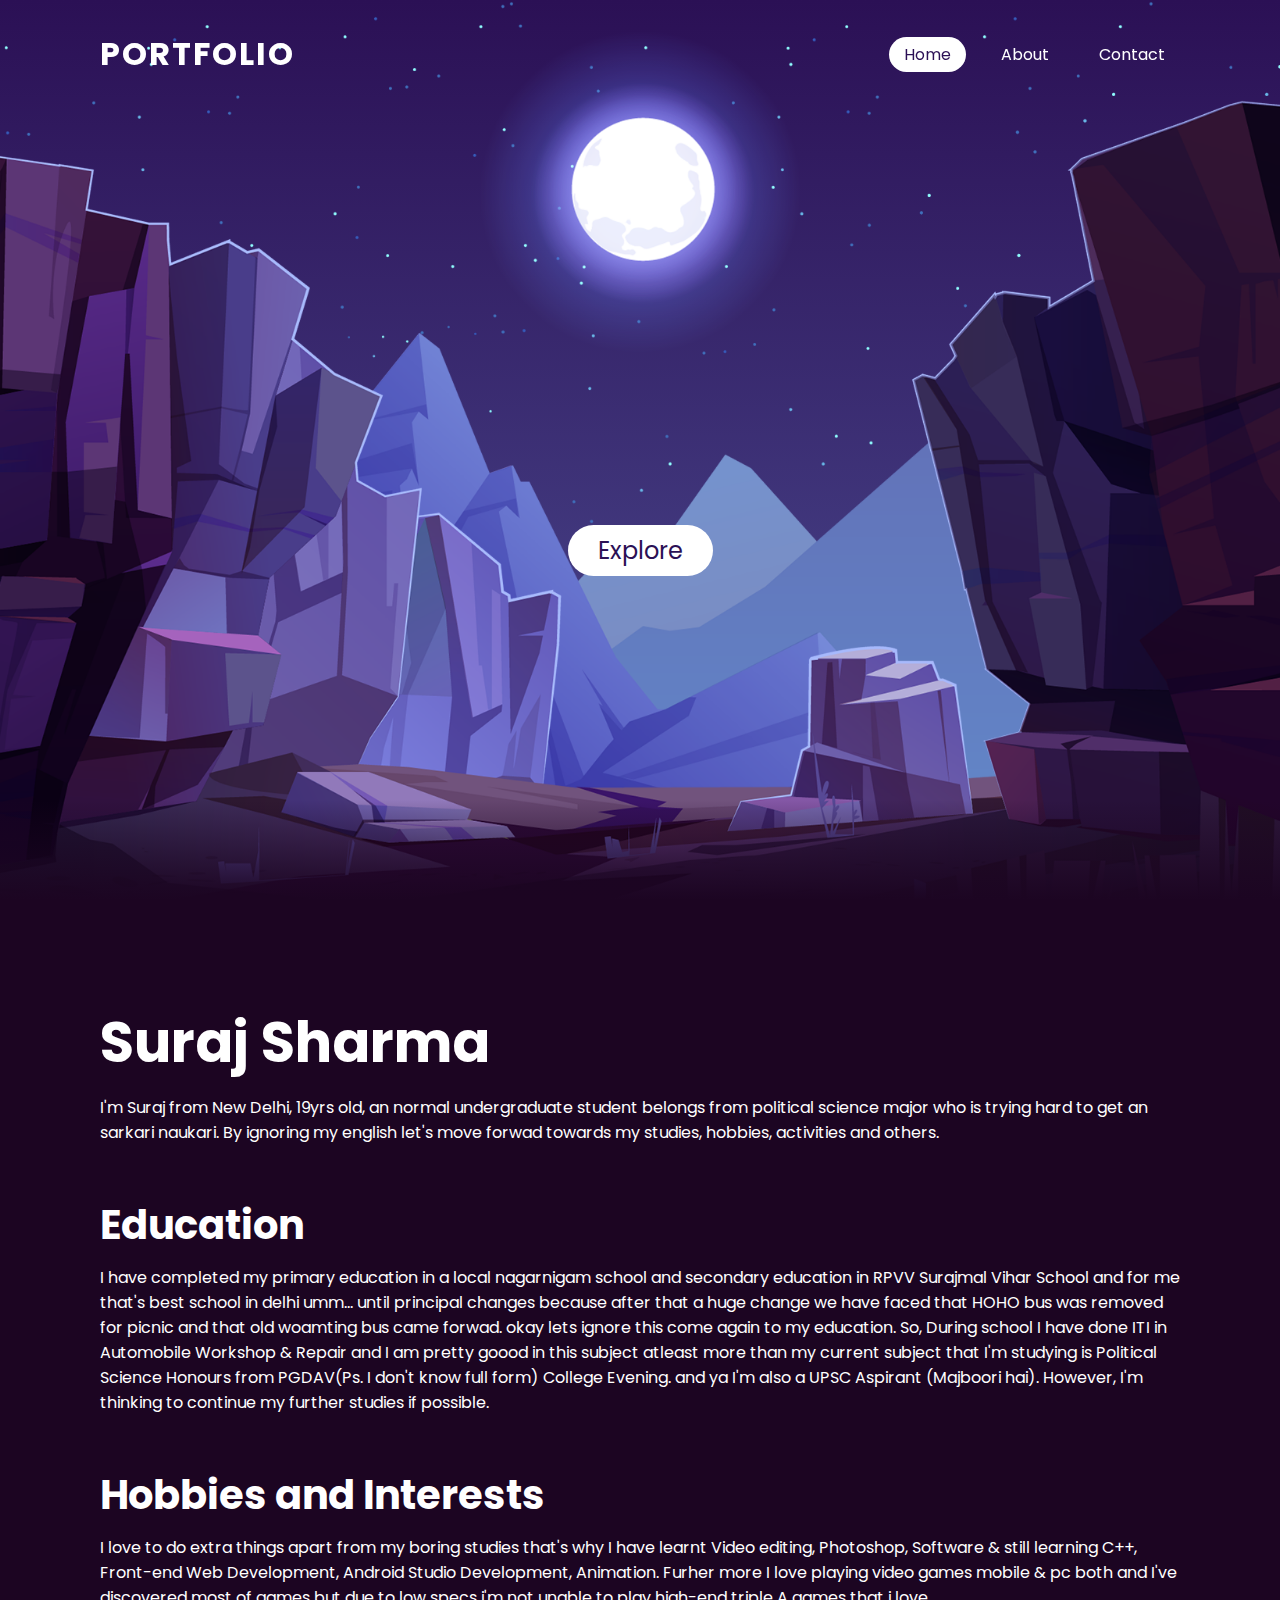
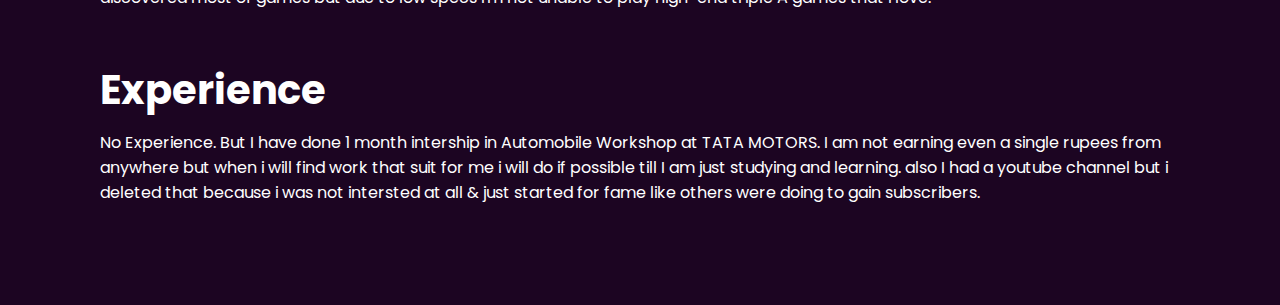
==== explore.html @ d57d8a47 "Add files via upload" ====
<!DOCTYPE html>
<html lang="en">

<head>
    <meta charset="UTF-8">
    <meta http-equiv="X-UA-Compatible" content="IE=edge">
    <meta name="viewport" content="width=device-width, initial-scale=1.0">
    <title>About</title>
    <link rel="stylesheet" href="css/explore.css">
    <link rel="icon" type="image/png" href="img/Logo-Favicon-Design-2-cutout.png" />
    <link rel="icon" type="image/png" href="img/Logo-Favicon-Design-2-cutout.png" />
</head>

<body>
    <header>
        <a href="index.html" class="logo">PORTFOLIO</a>
        <ul>
            <li><a class="active" href="index.html">Home</a></li>
            <li><a class="aboutbtn" href="#">About</a></li>
            <li><a class="contactbtn" href="contact.html">Contact</a></li>
        </ul>
    </header>
    <section>
        <img src="img/stars.png" alt="stars.png" id="stars">
        <img src="img/moon.png" alt="moon.png" id="moon">
        <img src="img/mountains_behind.png" alt="mountains_behind.png" id="mountains_behind">
        <h2 id="text">Moon Light</h2>
        <a target="_main" href="https://surajiscoding.blogspot.com/?m=1" id="btn">Explore</a>
        <img src="img/mountains_front.png" alt="ountains_front.png" id="mountains_front">
    </section>
    <div class="sec" id="sec">
        <h2>Suraj Sharma</h2>
        <p>
            I'm Suraj from New Delhi, 19yrs old, an normal undergraduate student belongs from political science major who is
            trying hard to
            get an sarkari naukari. By ignoring my english let's move forwad towards my studies, hobbies, activities and
            others.</p>
        <br><br>
        <h3>Education</h3>
        <p>
            I have completed my primary education in a local nagarnigam school and secondary education in RPVV Surajmal
            Vihar School and for me that's best school in delhi umm... until principal changes because after that a huge
            change we have faced that HOHO bus was removed for picnic and that old woamting bus came forwad. okay lets
            ignore this come again to my education.
            So, During school I have done ITI in Automobile Workshop & Repair and I am pretty goood in this subject
            atleast more than my current subject that I'm studying is Political Science Honours from PGDAV(Ps. I don't
            know full form) College Evening.
            and ya I'm also a UPSC Aspirant (Majboori hai). However, I'm thinking to continue my further studies if
            possible.</p>
        <br><br>
        <h3>Hobbies and Interests</h3>
        <p>
            I love to do extra things apart from my boring studies that's why I have learnt Video editing, Photoshop,
            Software & still learning C++, Front-end Web Development, Android Studio Development, Animation.
            Furher more I love playing video games mobile & pc both and I've discovered most of games but due to low
            specs i'm not unable to play high-end triple A games that i love.
        </p>
        <br><br>
        <h3>Experience</h3>
        <p>
            No Experience. But I have done 1 month intership in Automobile Workshop at TATA MOTORS. I am not earning
            even a single rupees from anywhere but when i will find work that suit for me i will do if possible till I
            am just studying and learning. also I had a youtube channel but i deleted that because i was not intersted
            at all & just started for fame like others were doing to gain subscribers.
            <p>
    </div>
    <script>
        let stars = document.getElementById('stars');
        let moon = document.getElementById('moon');
        let mountains_behind = document.getElementById('mountains_behind');
        let text = document.getElementById('text');
        let btn = document.getElementById('btn');
        let mountains_front = document.getElementById('mountains_front');
        let header = document.querySelector('header');

        window.addEventListener('scroll', function () {
            let value = window.scrollY;
            stars.style.left = value * 0.25 + 'px';
            moon.style.top = value * 1.05 + 'px';
            mountains_behind.style.top = value * 0.5 + 'px';
            mountains_front.style.top = value * 0 + 'px';
            text.style.marginRight = value * 4 + 'px';
            text.style.marginTop = value * 1.5 + 'px';
            btn.style.marginTop = value * 1.5 + 'px';
            header.style.top = value * 0.5 + 'px';
        })
    </script>
</body>

</html>
---- css/explore.css ----
@import url("https://fonts.googleapis.com/css2?family=Poppins:wght@200;300;400;500;600;700;800;900&display=swap");
* {
  margin: 0;
  padding: 0;
  box-sizing: border-box;
  font-family: "Poppins", sans-serif;
  scroll-behavior: smooth;
}
body{
    min-height: 100vh;
    overflow-x: hidden;
    background: linear-gradient(#2b1055,#7597de);  
}
header{
    position: absolute;
    top: 0;
    left: 0;
    width: 100%;
    padding: 30px 100px;
    display: flex;
    justify-content: space-between;
    align-items: center;
    z-index: 1000;
}
header .logo{
    color: #fff;
    font-weight: 700;
    text-decoration: none;
    font-size: 2em;
    text-transform: uppercase;
    letter-spacing: 2px;
}
header ul{
    display: flex;
    justify-content: center;
    align-items: center;
}
header ul li{
    list-style: none;
    margin-left: 20px;
}
header ul li a{
    text-decoration: none;
    padding: 6px 15px;
    color: #fff;
    border-radius: 20px;
}
header ul li a:hover,
header ul li a.active{
    background: #fff;
    color: #2b1055;
}
section{
    position: relative;
    width: 100%;
    height: 100vh;
    padding: 100px;
    display: flex;
    justify-content: center;
    align-items: center;
    overflow: hidden;
}
section::before{
    content: ' ';
    position: absolute;
    bottom: 0;
    width: 100%;
    height: 100px;
    background: linear-gradient(to top, #1c0522, transparent);
    z-index: 1000;
}
section img{
    position: absolute;
    top: 0;
    left: 0;
    width: 100%;
    height: 100%;
    object-fit: cover;
    pointer-events: none;
}
section img#moon{
    mix-blend-mode: screen;
}
section img#mountains_front{
    z-index: 10;
}
#text{
    position: absolute;
    right: -350px;
    color: #fff;
    white-space: nowrap;
    font-size: 7.5vw;
    z-index: 9;
    
}
#btn{
    text-decoration: none;
    display: inline-block;
    padding: 8px 30px;
    border-radius: 40px;
    background: #fff;
    color: #2b1055;
    font-size: 1.5em;
    z-index: 9;
    transform: translateY(100px);
}
.sec{
    position: relative;
    padding: 100px;
    background: #1c0522;
}
.sec h2{
    font-size: 3.5em;
    margin-bottom: 10px;
    color: #fff;
}
.sec h3{
    font-size: 2.5em;
    margin-bottom: 10px;
    color: #fff;
}
.sec p{
    font-size: 1em;
    color: #fff;
}
@media screen and (max-width: 550px){
    .active{
        display: none;
    }
    .aboutbtn{
        display: none;
    }
    header{
        justify-content: center;
    }  
}
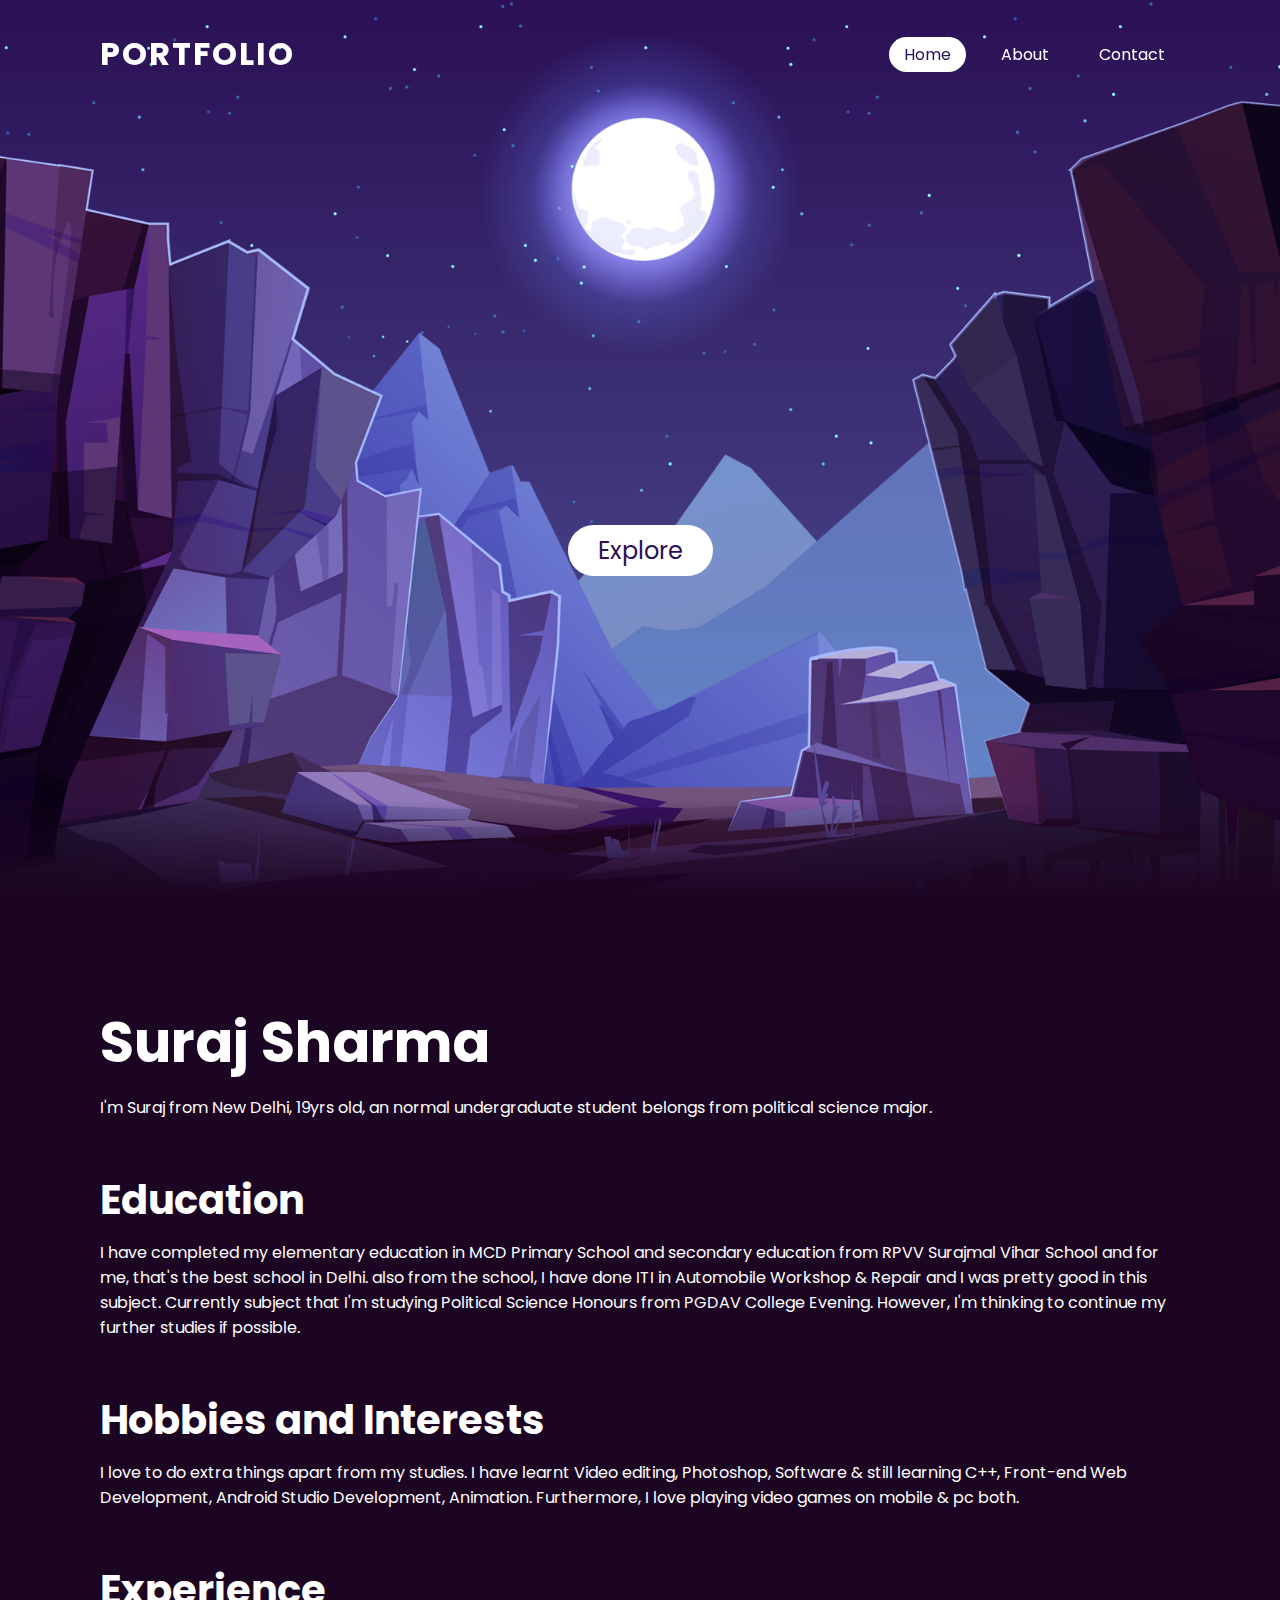
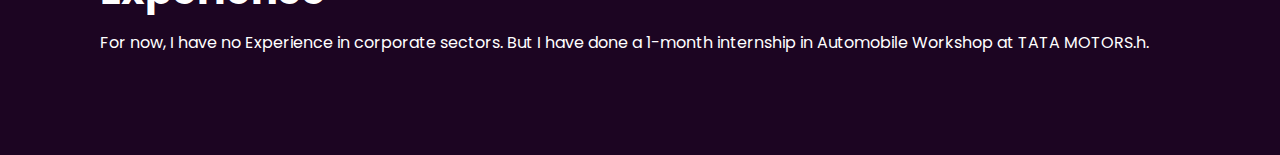
==== commit ea3e27b5: "Update explore.html" ====
--- a/explore.html
+++ b/explore.html
@@ -31,37 +31,24 @@
     <div class="sec" id="sec">
         <h2>Suraj Sharma</h2>
         <p>
-            I'm Suraj from New Delhi, 19yrs old, an normal undergraduate student belongs from political science major who is
-            trying hard to
-            get an sarkari naukari. By ignoring my english let's move forwad towards my studies, hobbies, activities and
-            others.</p>
+            I'm Suraj from New Delhi, 19yrs old, an normal undergraduate student belongs from political science major.</p>
         <br><br>
         <h3>Education</h3>
         <p>
-            I have completed my primary education in a local nagarnigam school and secondary education in RPVV Surajmal
-            Vihar School and for me that's best school in delhi umm... until principal changes because after that a huge
-            change we have faced that HOHO bus was removed for picnic and that old woamting bus came forwad. okay lets
-            ignore this come again to my education.
-            So, During school I have done ITI in Automobile Workshop & Repair and I am pretty goood in this subject
-            atleast more than my current subject that I'm studying is Political Science Honours from PGDAV(Ps. I don't
-            know full form) College Evening.
-            and ya I'm also a UPSC Aspirant (Majboori hai). However, I'm thinking to continue my further studies if
-            possible.</p>
+            I have completed my elementary education in MCD Primary School and secondary education from RPVV Surajmal Vihar School and for me, that's the best school in Delhi.
+also from the school, I have done ITI in Automobile Workshop & Repair and I was pretty good in this subject. Currently subject that I'm studying  Political Science Honours from PGDAV College Evening.
+However, I'm thinking to continue my further studies if possible.</p>
         <br><br>
         <h3>Hobbies and Interests</h3>
         <p>
-            I love to do extra things apart from my boring studies that's why I have learnt Video editing, Photoshop,
+            I love to do extra things apart from my studies. I have learnt Video editing, Photoshop,
             Software & still learning C++, Front-end Web Development, Android Studio Development, Animation.
-            Furher more I love playing video games mobile & pc both and I've discovered most of games but due to low
-            specs i'm not unable to play high-end triple A games that i love.
+            Furthermore, I love playing video games on mobile & pc both.
         </p>
         <br><br>
         <h3>Experience</h3>
         <p>
-            No Experience. But I have done 1 month intership in Automobile Workshop at TATA MOTORS. I am not earning
-            even a single rupees from anywhere but when i will find work that suit for me i will do if possible till I
-            am just studying and learning. also I had a youtube channel but i deleted that because i was not intersted
-            at all & just started for fame like others were doing to gain subscribers.
+            For now, I have no Experience in corporate sectors. But I have done a 1-month internship in Automobile Workshop at TATA MOTORS.h.
             <p>
     </div>
     <script>
@@ -87,4 +74,4 @@
     </script>
 </body>
 
-</html>+</html>
